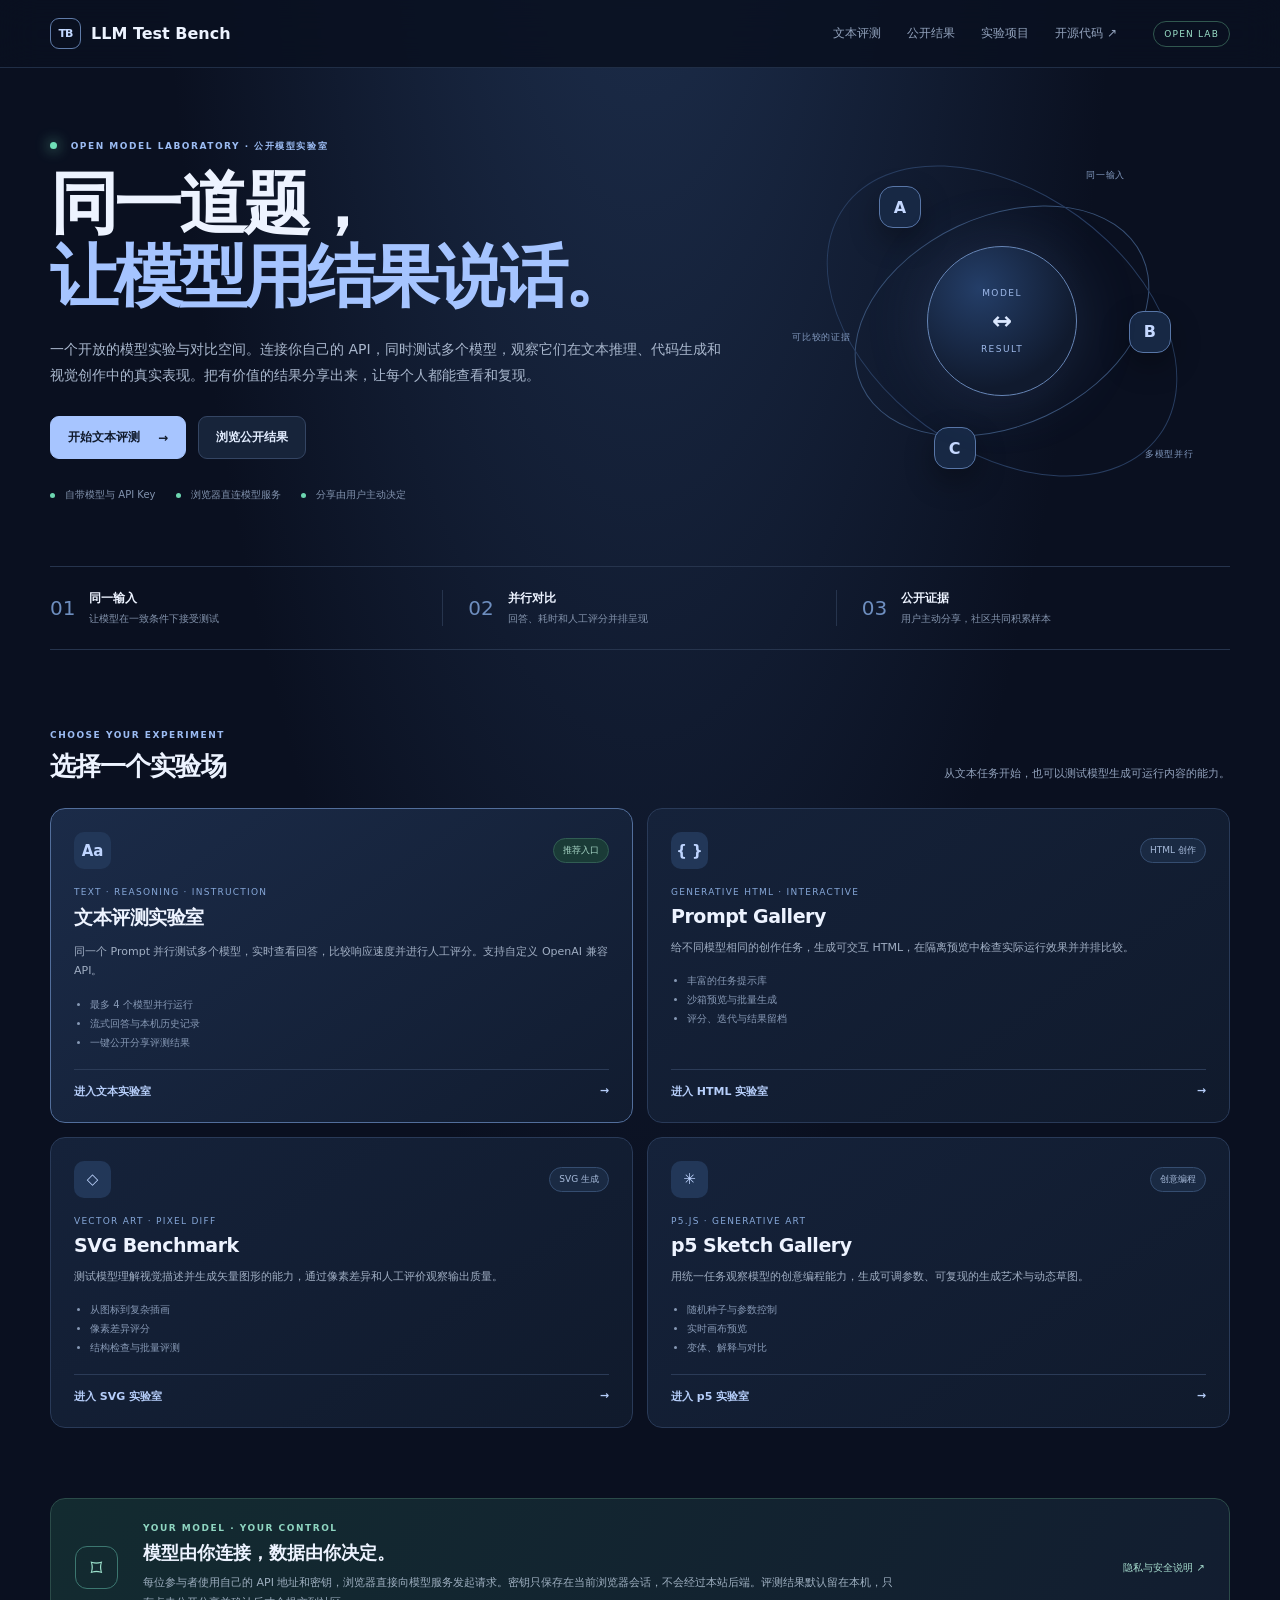
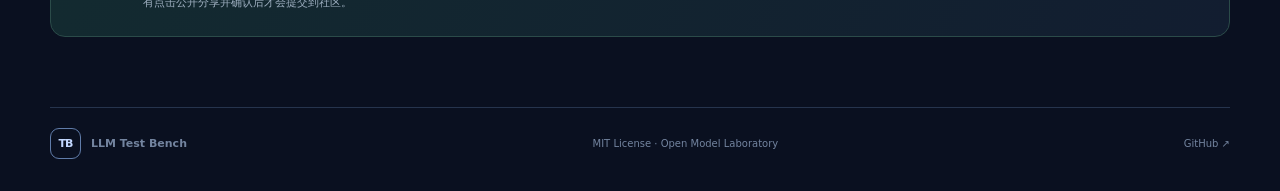
==== index.html @ d222a22d "Add public text evaluation lab and community sharing" ====
<!doctype html>
<html lang="zh-CN" data-theme="dark">
<head>
  <meta charset="utf-8">
  <meta name="viewport" content="width=device-width,initial-scale=1">
  <meta name="description" content="开放模型实验室：使用自己的模型 API，比较文本回答、HTML 创作、SVG 与 p5.js 生成结果，并公开分享评测证据。">
  <meta property="og:title" content="开放模型实验室 · LLM Test Bench">
  <meta property="og:description" content="同一道题，让不同模型用真实结果说话。">
  <title>开放模型实验室 · LLM Test Bench</title>
  <link rel="icon" href="./favicon.svg" type="image/svg+xml">
  <link rel="stylesheet" href="./lab-home.css">
</head>
<body>
  <header class="topbar">
    <a class="brand" href="./"><span class="brand-mark">TB</span><span>LLM Test Bench</span></a>
    <nav aria-label="主导航">
      <a href="./text-bench/">文本评测</a>
      <a href="./shares.html">公开结果</a>
      <a href="#benches">实验项目</a>
      <a href="https://github.com/luoluoluo22/llm-test-bench" target="_blank" rel="noopener">开源代码 ↗</a>
    </nav>
    <span class="public-tag">OPEN LAB</span>
  </header>
  <main class="shell">
    <section class="hero">
      <div class="hero-copy">
        <p class="eyebrow"><span class="pulse"></span> OPEN MODEL LABORATORY · 公开模型实验室</p>
        <h1>同一道题，<br><span>让模型用结果说话。</span></h1>
        <p class="lead">一个开放的模型实验与对比空间。连接你自己的 API，同时测试多个模型，观察它们在文本推理、代码生成和视觉创作中的真实表现。把有价值的结果分享出来，让每个人都能查看和复现。</p>
        <div class="hero-actions">
          <a class="button primary" href="./text-bench/">开始文本评测 <span>→</span></a>
          <a class="button secondary" href="./shares.html">浏览公开结果</a>
        </div>
        <div class="trust">
          <span><i></i> 自带模型与 API Key</span>
          <span><i></i> 浏览器直连模型服务</span>
          <span><i></i> 分享由用户主动决定</span>
        </div>
      </div>
      <div class="hero-art" aria-hidden="true">
        <div class="orbit orbit-one"></div><div class="orbit orbit-two"></div>
        <div class="core"><span>MODEL</span><strong>↔</strong><span>RESULT</span></div>
        <div class="node node-a">A</div><div class="node node-b">B</div><div class="node node-c">C</div>
        <div class="art-label label-a">同一输入</div><div class="art-label label-b">多模型并行</div><div class="art-label label-c">可比较的证据</div>
      </div>
    </section>
    <section class="principles">
      <div><strong>01</strong><span><b>同一输入</b><small>让模型在一致条件下接受测试</small></span></div>
      <div><strong>02</strong><span><b>并行对比</b><small>回答、耗时和人工评分并排呈现</small></span></div>
      <div><strong>03</strong><span><b>公开证据</b><small>用户主动分享，社区共同积累样本</small></span></div>
    </section>
    <section id="benches" class="benches">
      <div class="section-title"><div><p class="eyebrow">CHOOSE YOUR EXPERIMENT</p><h2>选择一个实验场</h2></div><p>从文本任务开始，也可以测试模型生成可运行内容的能力。</p></div>
      <div class="bench-grid">
        <article class="bench-card featured">
          <div class="card-top"><span class="card-icon">Aa</span><span class="pill">推荐入口</span></div>
          <p class="card-kicker">TEXT · REASONING · INSTRUCTION</p><h3>文本评测实验室</h3>
          <p>同一个 Prompt 并行测试多个模型，实时查看回答，比较响应速度并进行人工评分。支持自定义 OpenAI 兼容 API。</p>
          <ul><li>最多 4 个模型并行运行</li><li>流式回答与本机历史记录</li><li>一键公开分享评测结果</li></ul>
          <a class="card-link" href="./text-bench/">进入文本实验室 <span>→</span></a>
        </article>
        <article class="bench-card">
          <div class="card-top"><span class="card-icon">{ }</span><span class="pill neutral">HTML 创作</span></div>
          <p class="card-kicker">GENERATIVE HTML · INTERACTIVE</p><h3>Prompt Gallery</h3>
          <p>给不同模型相同的创作任务，生成可交互 HTML，在隔离预览中检查实际运行效果并并排比较。</p>
          <ul><li>丰富的任务提示库</li><li>沙箱预览与批量生成</li><li>评分、迭代与结果留档</li></ul>
          <a class="card-link" href="./prompt-gallery/">进入 HTML 实验室 <span>→</span></a>
        </article>
        <article class="bench-card">
          <div class="card-top"><span class="card-icon">◇</span><span class="pill neutral">SVG 生成</span></div>
          <p class="card-kicker">VECTOR ART · PIXEL DIFF</p><h3>SVG Benchmark</h3>
          <p>测试模型理解视觉描述并生成矢量图形的能力，通过像素差异和人工评价观察输出质量。</p>
          <ul><li>从图标到复杂插画</li><li>像素差异评分</li><li>结构检查与批量评测</li></ul>
          <a class="card-link" href="./svg-benchmark/">进入 SVG 实验室 <span>→</span></a>
        </article>
        <article class="bench-card">
          <div class="card-top"><span class="card-icon">✳</span><span class="pill neutral">创意编程</span></div>
          <p class="card-kicker">P5.JS · GENERATIVE ART</p><h3>p5 Sketch Gallery</h3>
          <p>用统一任务观察模型的创意编程能力，生成可调参数、可复现的生成艺术与动态草图。</p>
          <ul><li>随机种子与参数控制</li><li>实时画布预览</li><li>变体、解释与对比</li></ul>
          <a class="card-link" href="./p5-sketch-gallery/">进入 p5 实验室 <span>→</span></a>
        </article>
      </div>
    </section>
    <section class="privacy-panel">
      <div class="privacy-icon">⌑</div>
      <div><p class="eyebrow">YOUR MODEL · YOUR CONTROL</p><h2>模型由你连接，数据由你决定。</h2><p>每位参与者使用自己的 API 地址和密钥，浏览器直接向模型服务发起请求。密钥只保存在当前浏览器会话，不会经过本站后端。评测结果默认留在本机，只有点击公开分享并确认后才会提交到社区。</p></div>
      <a href="./privacy.html">隐私与安全说明 ↗</a>
    </section>
    <footer><a class="brand" href="./"><span class="brand-mark">TB</span><span>LLM Test Bench</span></a><span>MIT License · Open Model Laboratory</span><a href="https://github.com/luoluoluo22/llm-test-bench" target="_blank" rel="noopener">GitHub ↗</a></footer>
  </main>
</body>
</html>
---- lab-home.css ----
:root{color-scheme:dark;--bg:#0a1020;--panel:#121c31;--line:#263550;--text:#edf3ff;--muted:#93a3bd;--blue:#9dbfff;font-family:Inter,ui-sans-serif,system-ui,-apple-system,BlinkMacSystemFont,"Segoe UI",sans-serif}
*{box-sizing:border-box}html{scroll-behavior:smooth}body{margin:0;background:radial-gradient(ellipse at 50% -24%,#203353 0,transparent 54%),var(--bg);color:var(--text);min-height:100vh}a{color:inherit;text-decoration:none}
.topbar{height:68px;display:flex;align-items:center;gap:36px;padding:0 max(24px,calc((100vw - 1180px)/2));border-bottom:1px solid #202e46;background:#0a1020df;backdrop-filter:blur(18px);position:sticky;top:0;z-index:4}.brand{display:flex;align-items:center;gap:10px;font-weight:750;white-space:nowrap}.brand-mark{width:31px;height:31px;border:1px solid #607ca9;color:#c3d8ff;border-radius:9px;display:grid;place-items:center;font-size:11px;letter-spacing:-1px}
nav{display:flex;gap:26px;margin-left:auto;font-size:12px;color:var(--muted)}nav a:hover{color:white}.public-tag{font-size:9px;letter-spacing:.13em;color:#9be1c9;border:1px solid #31584f;border-radius:99px;padding:7px 10px}
.shell{width:min(1180px,calc(100% - 44px));margin:0 auto}.hero{min-height:490px;display:grid;grid-template-columns:1.2fr .8fr;align-items:center;gap:40px;padding:70px 0 54px}.eyebrow{font-size:9px;letter-spacing:.17em;font-weight:750;color:#9cbcf3;margin:0 0 14px}.pulse{display:inline-block;width:7px;height:7px;background:#70dfb7;border-radius:50%;margin-right:9px;box-shadow:0 0 14px #70dfb7}.hero h1{font-size:clamp(40px,5.5vw,68px);letter-spacing:-.055em;line-height:1.08;margin:0}.hero h1 span{color:#a5c4ff}.lead{max-width:680px;color:#a9b7cd;font-size:14px;line-height:1.9;margin:22px 0 0}.hero-actions{display:flex;gap:12px;margin-top:27px;flex-wrap:wrap}.button{display:inline-flex;align-items:center;gap:18px;padding:12px 17px;border-radius:9px;font-size:12px;font-weight:750;border:1px solid #344563}.button.primary{background:#a7c5ff;color:#101a2c;border-color:#a7c5ff}.button.primary:hover{background:#c0d5ff}.button.secondary{background:#17243a;color:#e3edff}.button.secondary:hover{background:#233451}.trust{display:flex;flex-wrap:wrap;gap:20px;margin-top:29px;color:#8293ae;font-size:10px}.trust i{display:inline-block;width:5px;height:5px;border-radius:50%;background:#6dd6b0;margin-right:7px}
.hero-art{height:340px;position:relative;display:grid;place-items:center}.orbit{position:absolute;border:1px solid #385176;border-radius:50%;transform:rotate(-25deg)}.orbit-one{width:310px;height:210px}.orbit-two{width:390px;height:260px;transform:rotate(36deg);border-color:#283d60}.core{width:150px;height:150px;border-radius:50%;border:1px solid #6786b7;background:radial-gradient(circle at 35% 28%,#243e68,#101a2e 70%);box-shadow:0 0 65px #6796e22c;display:flex;flex-direction:column;align-items:center;justify-content:center;gap:9px;z-index:1}.core span{font-size:9px;letter-spacing:.16em;color:#9eb9e9}.core strong{font-size:24px;color:#dbe8ff}.node{position:absolute;width:42px;height:42px;border-radius:14px;display:grid;place-items:center;background:#172844;border:1px solid #5876a7;color:#c5d8ff;font-weight:800;box-shadow:0 12px 30px #0005}.node-a{top:35px;left:23%}.node-b{right:13%;top:47%}.node-c{bottom:22px;left:35%}.art-label{position:absolute;font-size:9px;color:#8198bd;letter-spacing:.08em}.label-a{top:18px;right:23%}.label-b{bottom:30px;right:8%}.label-c{left:4%;top:53%}
.principles{display:grid;grid-template-columns:repeat(3,1fr);border-top:1px solid #26344d;border-bottom:1px solid #26344d;padding:23px 0;margin:8px 0 80px}.principles>div{display:flex;gap:14px;align-items:center;padding:0 25px;border-right:1px solid #26344d}.principles>div:first-child{padding-left:0}.principles>div:last-child{border:0}.principles strong{font-size:20px;color:#6e8ebf;font-weight:500}.principles b{font-size:12px;display:block}.principles small{display:block;font-size:10px;color:#8494ad;margin-top:5px}
.benches{padding-bottom:70px}.section-title{display:flex;justify-content:space-between;align-items:end;margin-bottom:24px}.section-title h2{font-size:26px;letter-spacing:-.035em;margin:0}.section-title>p{font-size:11px;color:var(--muted);max-width:300px;line-height:1.7;margin:0}.section-title .eyebrow{margin-bottom:9px}
.bench-grid{display:grid;grid-template-columns:repeat(2,1fr);gap:14px}.bench-card{background:linear-gradient(145deg,#15223a,#101a2c);border:1px solid #293a58;border-radius:15px;padding:23px;min-height:285px;display:flex;flex-direction:column}.bench-card.featured{border-color:#526e9b;background:linear-gradient(145deg,#1b2b48,#111c30)}.card-top{display:flex;justify-content:space-between;align-items:center}.card-icon{width:37px;height:37px;display:grid;place-items:center;border-radius:10px;background:#223758;color:#bfd5ff;font-size:15px;font-weight:800}.pill{font-size:9px;color:#a9d8c8;background:#1a3b37;border:1px solid #315d53;border-radius:99px;padding:5px 9px}.pill.neutral{color:#a7bbdb;background:#1a2a43;border-color:#354d70}.card-kicker{font-size:9px;letter-spacing:.14em;color:#86a7d8;margin:18px 0 8px}.bench-card h3{font-size:19px;margin:0;letter-spacing:-.025em}.bench-card>p:not(.card-kicker){font-size:11px;line-height:1.75;color:#a0aec3;margin:11px 0}.bench-card ul{padding-left:16px;color:#8799b5;font-size:10px;line-height:1.9;margin:3px 0 17px}.card-link{margin-top:auto;padding-top:14px;border-top:1px solid #2b3b57;color:#b6cefa;font-size:11px;font-weight:700;display:flex;justify-content:space-between}.card-link:hover{color:white}
.privacy-panel{display:grid;grid-template-columns:48px 1fr auto;gap:20px;align-items:center;border:1px solid #2b4b49;background:linear-gradient(120deg,#132b30,#121d30);border-radius:15px;padding:24px;margin-bottom:70px}.privacy-icon{width:43px;height:43px;border:1px solid #3c7770;border-radius:12px;display:grid;place-items:center;color:#9be0cb;font-size:23px}.privacy-panel h2{font-size:18px;margin:0 0 8px}.privacy-panel p:not(.eyebrow){font-size:11px;line-height:1.8;color:#9eafc0;margin:0;max-width:760px}.privacy-panel .eyebrow{color:#8fd6c1;margin-bottom:8px}.privacy-panel>a{font-size:10px;color:#a9e0d1;white-space:nowrap}
footer{display:flex;justify-content:space-between;align-items:center;border-top:1px solid #26344d;padding:20px 0 32px;color:#73849f;font-size:10px}footer .brand{font-size:11px}
@media(max-width:760px){.topbar{padding:0 15px;gap:14px}.topbar nav{gap:12px;font-size:10px}.brand>span:last-child{display:none}.public-tag{font-size:8px;padding:6px}.shell{width:calc(100% - 30px)}.hero{grid-template-columns:1fr;padding:48px 0 30px;gap:5px}.hero-art{height:235px;max-width:420px;width:100%;margin:auto;transform:scale(.85)}.principles{margin:10px 0 55px;grid-template-columns:1fr;gap:17px}.principles>div{border:0;padding:0}.section-title{display:block}.section-title>p{margin-top:10px}.bench-grid{grid-template-columns:1fr}.bench-card{min-height:260px}.privacy-panel{grid-template-columns:42px 1fr;padding:18px;gap:13px}.privacy-panel>a{grid-column:2}footer{flex-wrap:wrap;gap:12px}}
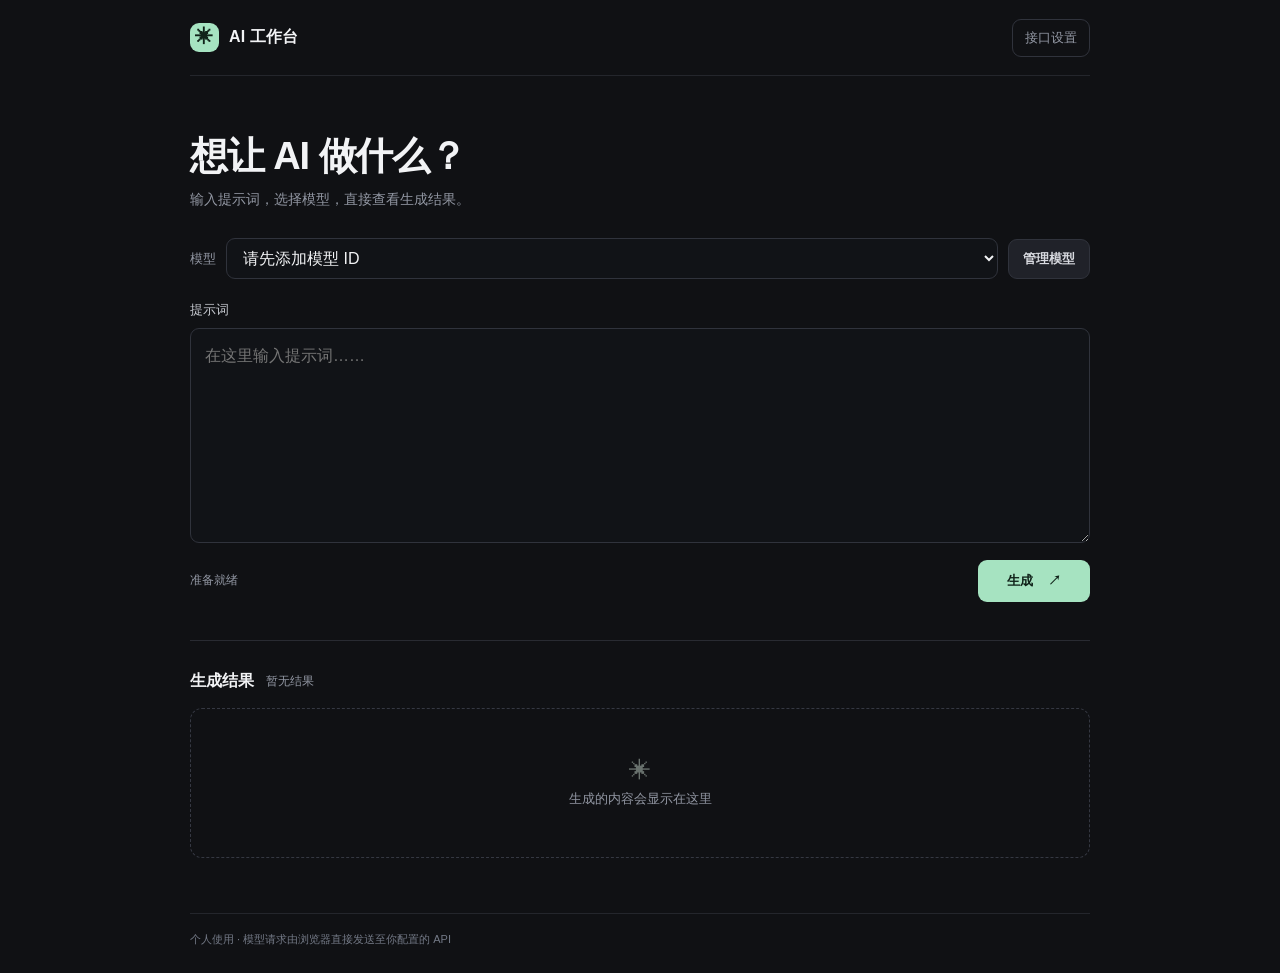
==== commit 995eea25: "Simplify homepage into personal AI prompt workbench" ====
--- a/index.html
+++ b/index.html
@@ -1,93 +1,62 @@
 <!doctype html>
-<html lang="zh-CN" data-theme="dark">
+<html lang="zh-CN">
 <head>
   <meta charset="utf-8">
   <meta name="viewport" content="width=device-width,initial-scale=1">
-  <meta name="description" content="开放模型实验室：使用自己的模型 API，比较文本回答、HTML 创作、SVG 与 p5.js 生成结果，并公开分享评测证据。">
-  <meta property="og:title" content="开放模型实验室 · LLM Test Bench">
-  <meta property="og:description" content="同一道题，让不同模型用真实结果说话。">
-  <title>开放模型实验室 · LLM Test Bench</title>
-  <link rel="icon" href="./favicon.svg" type="image/svg+xml">
-  <link rel="stylesheet" href="./lab-home.css">
+  <meta name="description" content="个人 AI 提示词工作台">
+  <title>AI 工作台</title>
+  <link rel="stylesheet" href="./workbench.css">
 </head>
 <body>
-  <header class="topbar">
-    <a class="brand" href="./"><span class="brand-mark">TB</span><span>LLM Test Bench</span></a>
-    <nav aria-label="主导航">
-      <a href="./text-bench/">文本评测</a>
-      <a href="./shares.html">公开结果</a>
-      <a href="#benches">实验项目</a>
-      <a href="https://github.com/luoluoluo22/llm-test-bench" target="_blank" rel="noopener">开源代码 ↗</a>
-    </nav>
-    <span class="public-tag">OPEN LAB</span>
-  </header>
-  <main class="shell">
-    <section class="hero">
-      <div class="hero-copy">
-        <p class="eyebrow"><span class="pulse"></span> OPEN MODEL LABORATORY · 公开模型实验室</p>
-        <h1>同一道题，<br><span>让模型用结果说话。</span></h1>
-        <p class="lead">一个开放的模型实验与对比空间。连接你自己的 API，同时测试多个模型，观察它们在文本推理、代码生成和视觉创作中的真实表现。把有价值的结果分享出来，让每个人都能查看和复现。</p>
-        <div class="hero-actions">
-          <a class="button primary" href="./text-bench/">开始文本评测 <span>→</span></a>
-          <a class="button secondary" href="./shares.html">浏览公开结果</a>
+  <main class="app">
+    <header class="header">
+      <div class="brand"><span class="brand-icon">✳</span><span>AI 工作台</span></div>
+      <details class="settings" id="settings">
+        <summary>接口设置</summary>
+        <div class="settings-panel">
+          <label>API Base URL<input id="baseUrl" type="url" placeholder="https://api.example.com/v1" autocomplete="url"></label>
+          <label>API Key<input id="apiKey" type="password" placeholder="输入你的 API Key" autocomplete="off"></label>
+          <button id="saveSettings" class="button secondary" type="button">保存接口设置</button>
+          <p id="settingsStatus" class="hint" aria-live="polite">API Key 只保存在当前浏览器会话。</p>
         </div>
-        <div class="trust">
-          <span><i></i> 自带模型与 API Key</span>
-          <span><i></i> 浏览器直连模型服务</span>
-          <span><i></i> 分享由用户主动决定</span>
-        </div>
+      </details>
+    </header>
+
+    <section class="composer" aria-labelledby="pageTitle">
+      <h1 id="pageTitle">想让 AI 做什么？</h1>
+      <p class="subtitle">输入提示词，选择模型，直接查看生成结果。</p>
+
+      <div class="model-row">
+        <label class="model-select-label" for="modelSelect">模型</label>
+        <select id="modelSelect" aria-label="选择模型"></select>
+        <button id="manageModels" class="button secondary" type="button">管理模型</button>
       </div>
-      <div class="hero-art" aria-hidden="true">
-        <div class="orbit orbit-one"></div><div class="orbit orbit-two"></div>
-        <div class="core"><span>MODEL</span><strong>↔</strong><span>RESULT</span></div>
-        <div class="node node-a">A</div><div class="node node-b">B</div><div class="node node-c">C</div>
-        <div class="art-label label-a">同一输入</div><div class="art-label label-b">多模型并行</div><div class="art-label label-c">可比较的证据</div>
+
+      <section id="modelManager" class="model-manager" hidden aria-label="模型 ID 管理">
+        <div class="manager-title"><strong>模型 ID</strong><span>添加后会保存在当前浏览器</span></div>
+        <form id="modelForm" class="add-model-form">
+          <input id="newModelId" type="text" placeholder="输入模型 ID，例如 gpt-4.1" autocomplete="off" required>
+          <button class="button primary" type="submit">添加模型</button>
+        </form>
+        <ul id="modelList" class="model-list"></ul>
+      </section>
+
+      <label class="prompt-label" for="prompt">提示词</label>
+      <textarea id="prompt" rows="7" placeholder="在这里输入提示词……"></textarea>
+      <div class="composer-footer">
+        <span id="runStatus" class="hint" aria-live="polite">准备就绪</span>
+        <button id="generate" class="button primary generate" type="button"><span>生成</span><span aria-hidden="true">↗</span></button>
       </div>
     </section>
-    <section class="principles">
-      <div><strong>01</strong><span><b>同一输入</b><small>让模型在一致条件下接受测试</small></span></div>
-      <div><strong>02</strong><span><b>并行对比</b><small>回答、耗时和人工评分并排呈现</small></span></div>
-      <div><strong>03</strong><span><b>公开证据</b><small>用户主动分享，社区共同积累样本</small></span></div>
-    </section>
-    <section id="benches" class="benches">
-      <div class="section-title"><div><p class="eyebrow">CHOOSE YOUR EXPERIMENT</p><h2>选择一个实验场</h2></div><p>从文本任务开始，也可以测试模型生成可运行内容的能力。</p></div>
-      <div class="bench-grid">
-        <article class="bench-card featured">
-          <div class="card-top"><span class="card-icon">Aa</span><span class="pill">推荐入口</span></div>
-          <p class="card-kicker">TEXT · REASONING · INSTRUCTION</p><h3>文本评测实验室</h3>
-          <p>同一个 Prompt 并行测试多个模型，实时查看回答，比较响应速度并进行人工评分。支持自定义 OpenAI 兼容 API。</p>
-          <ul><li>最多 4 个模型并行运行</li><li>流式回答与本机历史记录</li><li>一键公开分享评测结果</li></ul>
-          <a class="card-link" href="./text-bench/">进入文本实验室 <span>→</span></a>
-        </article>
-        <article class="bench-card">
-          <div class="card-top"><span class="card-icon">{ }</span><span class="pill neutral">HTML 创作</span></div>
-          <p class="card-kicker">GENERATIVE HTML · INTERACTIVE</p><h3>Prompt Gallery</h3>
-          <p>给不同模型相同的创作任务，生成可交互 HTML，在隔离预览中检查实际运行效果并并排比较。</p>
-          <ul><li>丰富的任务提示库</li><li>沙箱预览与批量生成</li><li>评分、迭代与结果留档</li></ul>
-          <a class="card-link" href="./prompt-gallery/">进入 HTML 实验室 <span>→</span></a>
-        </article>
-        <article class="bench-card">
-          <div class="card-top"><span class="card-icon">◇</span><span class="pill neutral">SVG 生成</span></div>
-          <p class="card-kicker">VECTOR ART · PIXEL DIFF</p><h3>SVG Benchmark</h3>
-          <p>测试模型理解视觉描述并生成矢量图形的能力，通过像素差异和人工评价观察输出质量。</p>
-          <ul><li>从图标到复杂插画</li><li>像素差异评分</li><li>结构检查与批量评测</li></ul>
-          <a class="card-link" href="./svg-benchmark/">进入 SVG 实验室 <span>→</span></a>
-        </article>
-        <article class="bench-card">
-          <div class="card-top"><span class="card-icon">✳</span><span class="pill neutral">创意编程</span></div>
-          <p class="card-kicker">P5.JS · GENERATIVE ART</p><h3>p5 Sketch Gallery</h3>
-          <p>用统一任务观察模型的创意编程能力，生成可调参数、可复现的生成艺术与动态草图。</p>
-          <ul><li>随机种子与参数控制</li><li>实时画布预览</li><li>变体、解释与对比</li></ul>
-          <a class="card-link" href="./p5-sketch-gallery/">进入 p5 实验室 <span>→</span></a>
-        </article>
+
+    <section class="results-section" aria-labelledby="resultsTitle">
+      <div class="results-heading"><h2 id="resultsTitle">生成结果</h2><span id="resultCount" class="hint">暂无结果</span></div>
+      <div id="results" class="results">
+        <div class="empty-state"><span>✳</span><p>生成的内容会显示在这里</p></div>
       </div>
     </section>
-    <section class="privacy-panel">
-      <div class="privacy-icon">⌑</div>
-      <div><p class="eyebrow">YOUR MODEL · YOUR CONTROL</p><h2>模型由你连接，数据由你决定。</h2><p>每位参与者使用自己的 API 地址和密钥，浏览器直接向模型服务发起请求。密钥只保存在当前浏览器会话，不会经过本站后端。评测结果默认留在本机，只有点击公开分享并确认后才会提交到社区。</p></div>
-      <a href="./privacy.html">隐私与安全说明 ↗</a>
-    </section>
-    <footer><a class="brand" href="./"><span class="brand-mark">TB</span><span>LLM Test Bench</span></a><span>MIT License · Open Model Laboratory</span><a href="https://github.com/luoluoluo22/llm-test-bench" target="_blank" rel="noopener">GitHub ↗</a></footer>
+    <footer>个人使用 · 模型请求由浏览器直接发送至你配置的 API</footer>
   </main>
+  <script src="./workbench.js" defer></script>
 </body>
 </html>
--- a/workbench.css
+++ b/workbench.css
@@ -0,0 +1 @@
+:root{color-scheme:dark;--bg:#101114;--panel:#181a1f;--panel2:#202229;--line:#30333c;--text:#f2f3f5;--muted:#9297a3;--accent:#a6e3c1;--accentText:#102219;--danger:#ff8585;font-family:Inter,-apple-system,BlinkMacSystemFont,"Segoe UI",sans-serif}*{box-sizing:border-box}body{margin:0;background:var(--bg);color:var(--text);min-height:100vh}.app{width:min(900px,calc(100% - 36px));margin:0 auto}.header{height:76px;display:flex;align-items:center;justify-content:space-between;border-bottom:1px solid #24262c}.brand{display:flex;align-items:center;gap:10px;font-weight:650;letter-spacing:.2px}.brand-icon{display:grid;place-items:center;width:29px;height:29px;border-radius:9px;background:var(--accent);color:var(--accentText);font-size:18px}.settings{position:relative;color:var(--muted);font-size:13px}.settings summary{cursor:pointer;list-style:none;padding:9px 12px;border:1px solid var(--line);border-radius:9px}.settings summary::-webkit-details-marker{display:none}.settings-panel{position:absolute;z-index:5;right:0;top:42px;width:min(340px,calc(100vw - 40px));padding:16px;background:#202229;border:1px solid var(--line);border-radius:12px;box-shadow:0 18px 50px #0008}.settings-panel label,.prompt-label{display:block;font-size:13px;color:#c7cad1;margin-bottom:8px}.settings-panel input{margin-top:7px}.composer{padding:55px 0 38px;border-bottom:1px solid #292b32}.composer h1{font-size:clamp(27px,5vw,38px);letter-spacing:-1.1px;margin:0 0 9px;font-weight:650}.subtitle{margin:0 0 29px;color:var(--muted);font-size:14px}.model-row{display:flex;align-items:center;gap:10px;margin-bottom:22px}.model-select-label{font-size:13px;color:var(--muted)}select,input,textarea{font:inherit;color:var(--text);background:#111317;border:1px solid var(--line);border-radius:9px;outline:none}select:focus,input:focus,textarea:focus{border-color:#8bc6a7;box-shadow:0 0 0 3px #a6e3c11c}#modelSelect{min-width:0;flex:1;padding:10px 12px}.button{border:0;border-radius:9px;padding:10px 14px;font-weight:600;font-size:13px;cursor:pointer;transition:filter .15s,transform .15s}.button:hover{filter:brightness(1.08)}.button:active{transform:translateY(1px)}.button:disabled{opacity:.55;cursor:wait}.primary{background:var(--accent);color:var(--accentText)}.secondary{background:var(--panel2);border:1px solid var(--line);color:#d8dae0}.model-manager{background:var(--panel);border:1px solid var(--line);border-radius:12px;padding:15px;margin:-7px 0 22px}.manager-title{display:flex;justify-content:space-between;gap:10px;align-items:center;font-size:13px;margin-bottom:12px}.manager-title span{font-size:12px;color:var(--muted)}.add-model-form{display:flex;gap:8px}.add-model-form input{flex:1;min-width:0;padding:10px 12px}.model-list{padding:0;margin:12px 0 0;list-style:none}.model-list li{display:flex;align-items:center;gap:8px;padding:9px 0;border-top:1px solid #2b2e36;font-size:13px}.model-list li span{flex:1;overflow-wrap:anywhere}.model-list button{font-size:12px;padding:6px 9px}.delete-model{color:var(--danger)}.prompt-label{margin-bottom:9px}.prompt-label+textarea{width:100%;padding:14px;resize:vertical;min-height:155px;line-height:1.65}.composer-footer{display:flex;justify-content:space-between;align-items:center;gap:12px;margin-top:13px}.hint{color:var(--muted);font-size:12px}.generate{min-width:112px;display:flex;justify-content:center;gap:15px;align-items:center;padding:12px 16px}.results-section{padding:30px 0 55px}.results-heading{display:flex;align-items:center;gap:12px;margin-bottom:16px}.results-heading h2{font-size:16px;margin:0;font-weight:620}.results{display:grid;gap:15px}.empty-state{border:1px dashed #353842;border-radius:12px;min-height:150px;display:grid;place-content:center;text-align:center;color:var(--muted);gap:6px}.empty-state span{font-size:22px;color:#68716d}.empty-state p{font-size:13px;margin:0}.result-card{background:var(--panel);border:1px solid var(--line);border-radius:12px;overflow:hidden}.result-card header{display:flex;justify-content:space-between;align-items:center;gap:12px;padding:13px 16px;border-bottom:1px solid var(--line)}.result-model{font-size:13px;font-weight:650;overflow-wrap:anywhere}.result-meta{font-size:11px;color:var(--muted);white-space:nowrap}.result-content{padding:18px;line-height:1.75;font-size:14px;overflow-wrap:anywhere;white-space:pre-wrap}.result-content pre{white-space:pre-wrap;margin:0;font:inherit}.html-preview{display:block;width:100%;height:520px;background:white;border:0}.preview-label{padding:9px 15px;background:#202229;color:var(--muted);font-size:11px;border-top:1px solid var(--line)}.error-text{color:var(--danger)}footer{padding:18px 0 26px;border-top:1px solid #24262c;color:#737986;font-size:11px}@media(max-width:600px){.app{width:calc(100% - 28px)}.header{height:65px}.composer{padding-top:38px}.model-row{flex-wrap:wrap}.model-select-label{width:36px}.model-row #modelSelect{flex:1}.model-row #manageModels{width:100%}.manager-title{align-items:flex-start;flex-direction:column;gap:4px}.composer-footer{align-items:flex-end}.generate{min-width:95px}.html-preview{height:420px}}
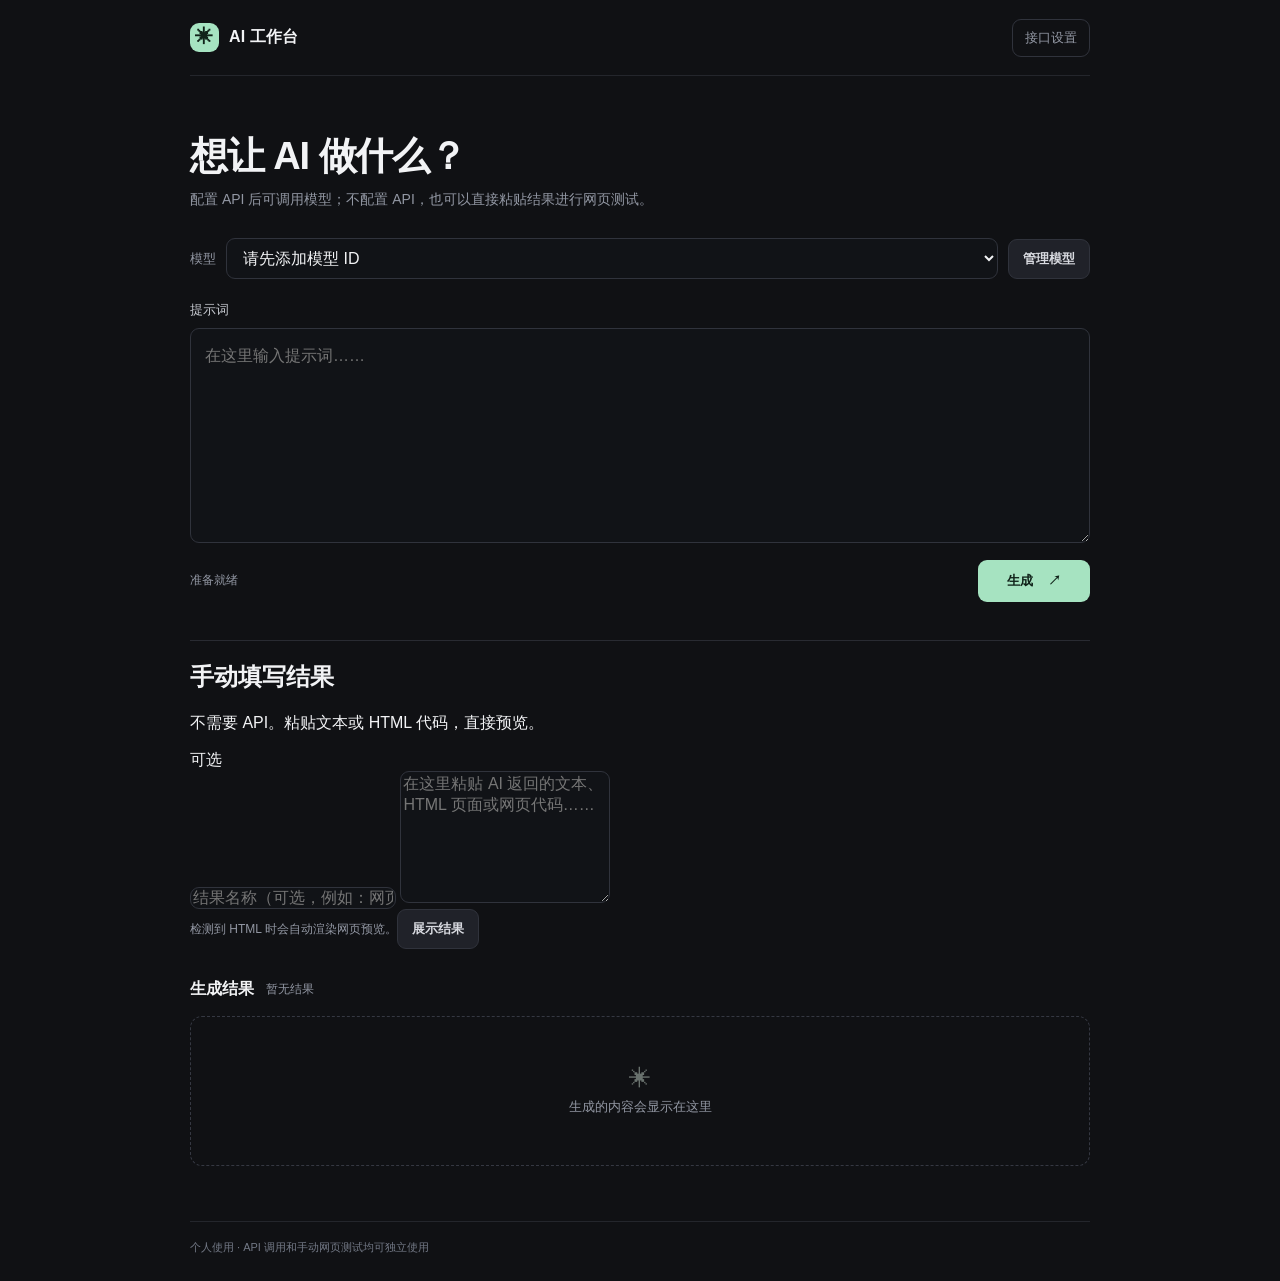
==== commit 3c2450ba: "Make API optional and support manual result previews" ====
--- a/index.html
+++ b/index.html
@@ -17,14 +17,14 @@
           <label>API Base URL<input id="baseUrl" type="url" placeholder="https://api.example.com/v1" autocomplete="url"></label>
           <label>API Key<input id="apiKey" type="password" placeholder="输入你的 API Key" autocomplete="off"></label>
           <button id="saveSettings" class="button secondary" type="button">保存接口设置</button>
-          <p id="settingsStatus" class="hint" aria-live="polite">API Key 只保存在当前浏览器会话。</p>
+          <p id="settingsStatus" class="hint" aria-live="polite">API 为可选项。API Key 只保存在当前浏览器会话。</p>
         </div>
       </details>
     </header>
 
     <section class="composer" aria-labelledby="pageTitle">
       <h1 id="pageTitle">想让 AI 做什么？</h1>
-      <p class="subtitle">输入提示词，选择模型，直接查看生成结果。</p>
+      <p class="subtitle">配置 API 后可调用模型；不配置 API，也可以直接粘贴结果进行网页测试。</p>
 
       <div class="model-row">
         <label class="model-select-label" for="modelSelect">模型</label>
@@ -49,13 +49,23 @@
       </div>
     </section>
 
+    <section class="manual-entry" aria-labelledby="manualTitle">
+      <div class="manual-heading">
+        <div><h2 id="manualTitle">手动填写结果</h2><p>不需要 API。粘贴文本或 HTML 代码，直接预览。</p></div>
+        <span class="optional-tag">可选</span>
+      </div>
+      <input id="manualLabel" class="manual-label" type="text" placeholder="结果名称（可选，例如：网页测试 01）">
+      <textarea id="manualOutput" rows="7" placeholder="在这里粘贴 AI 返回的文本、HTML 页面或网页代码……"></textarea>
+      <div class="manual-footer"><span class="hint">检测到 HTML 时会自动渲染网页预览。</span><button id="addManualResult" class="button secondary" type="button">展示结果</button></div>
+    </section>
+
     <section class="results-section" aria-labelledby="resultsTitle">
       <div class="results-heading"><h2 id="resultsTitle">生成结果</h2><span id="resultCount" class="hint">暂无结果</span></div>
       <div id="results" class="results">
         <div class="empty-state"><span>✳</span><p>生成的内容会显示在这里</p></div>
       </div>
     </section>
-    <footer>个人使用 · 模型请求由浏览器直接发送至你配置的 API</footer>
+    <footer>个人使用 · API 调用和手动网页测试均可独立使用</footer>
   </main>
   <script src="./workbench.js" defer></script>
 </body>
--- a/workbench.css
+++ b/workbench.css
@@ -1 +1,3 @@
 :root{color-scheme:dark;--bg:#101114;--panel:#181a1f;--panel2:#202229;--line:#30333c;--text:#f2f3f5;--muted:#9297a3;--accent:#a6e3c1;--accentText:#102219;--danger:#ff8585;font-family:Inter,-apple-system,BlinkMacSystemFont,"Segoe UI",sans-serif}*{box-sizing:border-box}body{margin:0;background:var(--bg);color:var(--text);min-height:100vh}.app{width:min(900px,calc(100% - 36px));margin:0 auto}.header{height:76px;display:flex;align-items:center;justify-content:space-between;border-bottom:1px solid #24262c}.brand{display:flex;align-items:center;gap:10px;font-weight:650;letter-spacing:.2px}.brand-icon{display:grid;place-items:center;width:29px;height:29px;border-radius:9px;background:var(--accent);color:var(--accentText);font-size:18px}.settings{position:relative;color:var(--muted);font-size:13px}.settings summary{cursor:pointer;list-style:none;padding:9px 12px;border:1px solid var(--line);border-radius:9px}.settings summary::-webkit-details-marker{display:none}.settings-panel{position:absolute;z-index:5;right:0;top:42px;width:min(340px,calc(100vw - 40px));padding:16px;background:#202229;border:1px solid var(--line);border-radius:12px;box-shadow:0 18px 50px #0008}.settings-panel label,.prompt-label{display:block;font-size:13px;color:#c7cad1;margin-bottom:8px}.settings-panel input{margin-top:7px}.composer{padding:55px 0 38px;border-bottom:1px solid #292b32}.composer h1{font-size:clamp(27px,5vw,38px);letter-spacing:-1.1px;margin:0 0 9px;font-weight:650}.subtitle{margin:0 0 29px;color:var(--muted);font-size:14px}.model-row{display:flex;align-items:center;gap:10px;margin-bottom:22px}.model-select-label{font-size:13px;color:var(--muted)}select,input,textarea{font:inherit;color:var(--text);background:#111317;border:1px solid var(--line);border-radius:9px;outline:none}select:focus,input:focus,textarea:focus{border-color:#8bc6a7;box-shadow:0 0 0 3px #a6e3c11c}#modelSelect{min-width:0;flex:1;padding:10px 12px}.button{border:0;border-radius:9px;padding:10px 14px;font-weight:600;font-size:13px;cursor:pointer;transition:filter .15s,transform .15s}.button:hover{filter:brightness(1.08)}.button:active{transform:translateY(1px)}.button:disabled{opacity:.55;cursor:wait}.primary{background:var(--accent);color:var(--accentText)}.secondary{background:var(--panel2);border:1px solid var(--line);color:#d8dae0}.model-manager{background:var(--panel);border:1px solid var(--line);border-radius:12px;padding:15px;margin:-7px 0 22px}.manager-title{display:flex;justify-content:space-between;gap:10px;align-items:center;font-size:13px;margin-bottom:12px}.manager-title span{font-size:12px;color:var(--muted)}.add-model-form{display:flex;gap:8px}.add-model-form input{flex:1;min-width:0;padding:10px 12px}.model-list{padding:0;margin:12px 0 0;list-style:none}.model-list li{display:flex;align-items:center;gap:8px;padding:9px 0;border-top:1px solid #2b2e36;font-size:13px}.model-list li span{flex:1;overflow-wrap:anywhere}.model-list button{font-size:12px;padding:6px 9px}.delete-model{color:var(--danger)}.prompt-label{margin-bottom:9px}.prompt-label+textarea{width:100%;padding:14px;resize:vertical;min-height:155px;line-height:1.65}.composer-footer{display:flex;justify-content:space-between;align-items:center;gap:12px;margin-top:13px}.hint{color:var(--muted);font-size:12px}.generate{min-width:112px;display:flex;justify-content:center;gap:15px;align-items:center;padding:12px 16px}.results-section{padding:30px 0 55px}.results-heading{display:flex;align-items:center;gap:12px;margin-bottom:16px}.results-heading h2{font-size:16px;margin:0;font-weight:620}.results{display:grid;gap:15px}.empty-state{border:1px dashed #353842;border-radius:12px;min-height:150px;display:grid;place-content:center;text-align:center;color:var(--muted);gap:6px}.empty-state span{font-size:22px;color:#68716d}.empty-state p{font-size:13px;margin:0}.result-card{background:var(--panel);border:1px solid var(--line);border-radius:12px;overflow:hidden}.result-card header{display:flex;justify-content:space-between;align-items:center;gap:12px;padding:13px 16px;border-bottom:1px solid var(--line)}.result-model{font-size:13px;font-weight:650;overflow-wrap:anywhere}.result-meta{font-size:11px;color:var(--muted);white-space:nowrap}.result-content{padding:18px;line-height:1.75;font-size:14px;overflow-wrap:anywhere;white-space:pre-wrap}.result-content pre{white-space:pre-wrap;margin:0;font:inherit}.html-preview{display:block;width:100%;height:520px;background:white;border:0}.preview-label{padding:9px 15px;background:#202229;color:var(--muted);font-size:11px;border-top:1px solid var(--line)}.error-text{color:var(--danger)}footer{padding:18px 0 26px;border-top:1px solid #24262c;color:#737986;font-size:11px}@media(max-width:600px){.app{width:calc(100% - 28px)}.header{height:65px}.composer{padding-top:38px}.model-row{flex-wrap:wrap}.model-select-label{width:36px}.model-row #modelSelect{flex:1}.model-row #manageModels{width:100%}.manager-title{align-items:flex-start;flex-direction:column;gap:4px}.composer-footer{align-items:flex-end}.generate{min-width:95px}.html-preview{height:420px}}
+
+.raw-output{border-top:1px solid var(--line);padding:0 15px 12px}.raw-output summary{cursor:pointer;color:var(--muted);font-size:12px;padding:10px 0}.raw-output .result-content{padding:8px 0;font-size:12px;color:#c7cad1}
